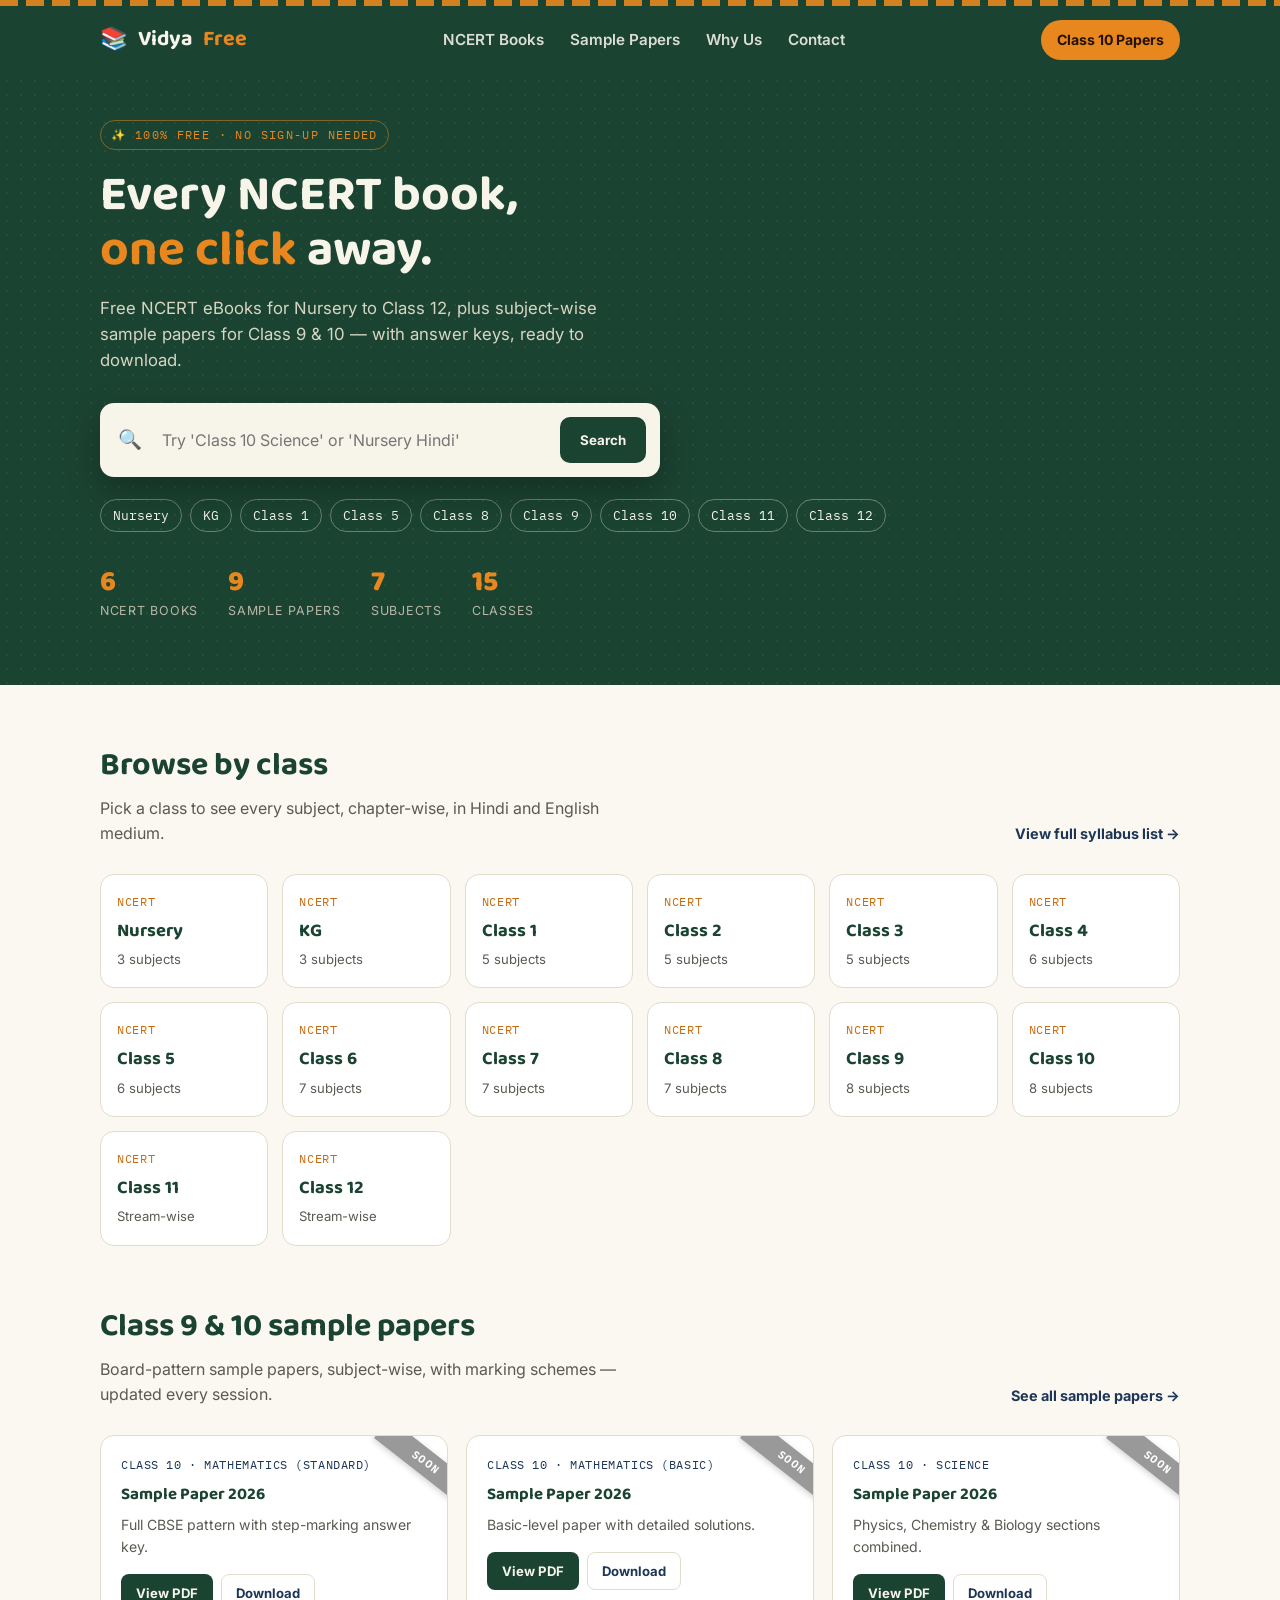
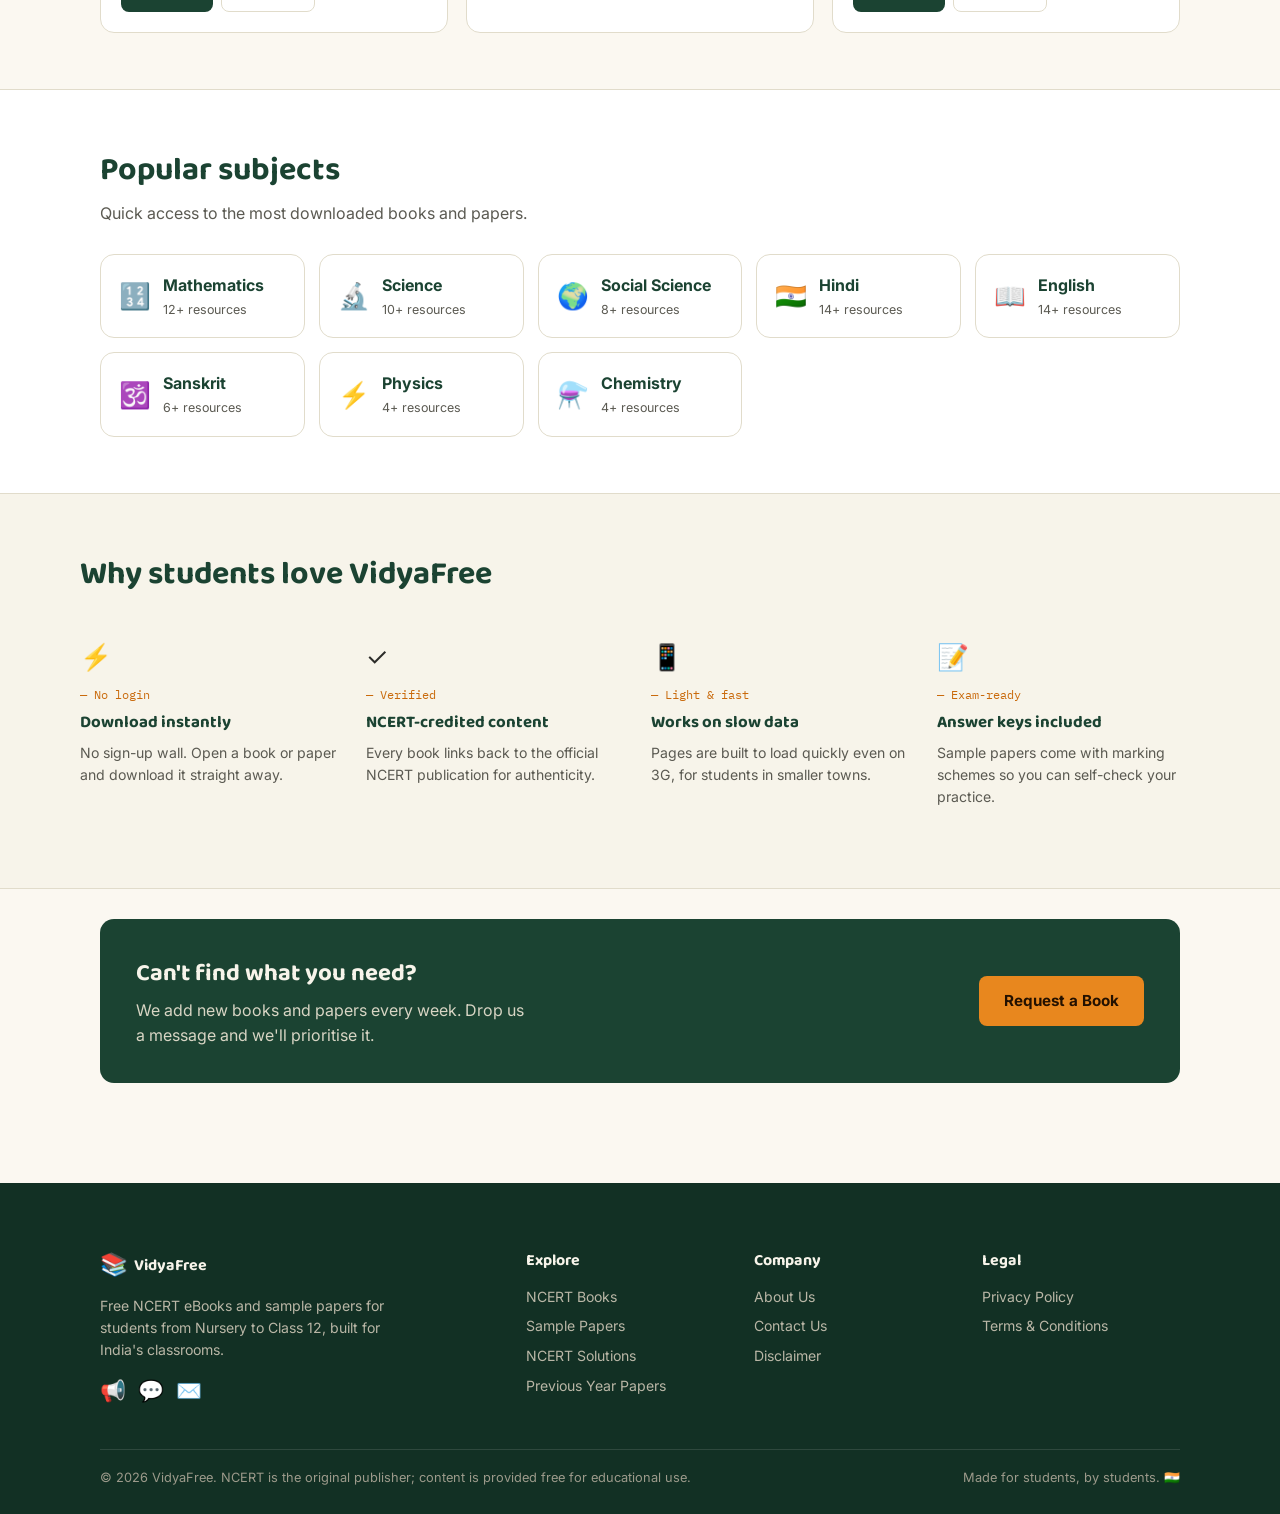
==== index.html @ 8df3e96d "Add files via upload" ====
<!doctype html>
<html lang="en">
<head>
<meta charset="UTF-8">
<meta name="viewport" content="width=device-width, initial-scale=1">
<title>VidyaFree — Free NCERT Books & Sample Papers (Nursery to Class 12)</title>
<meta name="description" content="Download free NCERT eBooks for Nursery to Class 12, plus Class 9 & 10 sample papers with answer keys. No login required.">
<link rel="preconnect" href="https://fonts.googleapis.com">
<link href="https://fonts.googleapis.com/css2?family=Baloo+2:wght@600;700;800&family=Inter:wght@400;500;600;700&family=IBM+Plex+Mono:wght@500&display=swap" rel="stylesheet">
<link rel="stylesheet" href="style.css">
</head>
<body>

<header class="site">
  <div class="chalk-rule"></div>
  <nav class="nav">
    <a href="index.html" class="brand"><span class="brand-icon">📚</span><span>Vidya</span><span class="dot">Free</span></a>
    <div class="nav-links">
      <a href="index.html#classes">NCERT Books</a>
      <a href="sample-papers.html">Sample Papers</a>
      <a href="index.html#why">Why Us</a>
      <a href="index.html#footer">Contact</a>
    </div>
    <div class="nav-actions">
      <a href="sample-papers.html" class="nav-cta">Class 10 Papers</a>
      <button class="menu-btn" id="menuBtn" aria-label="Open menu" aria-expanded="false">☰</button>
    </div>
  </nav>
  <div id="mobileMenu" style="display:none;">
    <a href="index.html#classes">NCERT Books</a>
    <a href="sample-papers.html">Sample Papers</a>
    <a href="index.html#why">Why Us</a>
    <a href="index.html#footer">Contact</a>
  </div>
</header>

<section class="hero">
  <div class="wrap hero-inner">
    <span class="eyebrow">✨ 100% Free · No Sign-up Needed</span>
    <h1>Every NCERT book, <span class="hl">one click</span> away.</h1>
    <p class="lead">Free NCERT eBooks for Nursery to Class 12, plus subject-wise sample papers for Class 9 & 10 — with answer keys, ready to download.</p>

    <form class="search-card" id="heroSearchForm">
      <span class="search-icon">🔍</span>
      <input type="text" placeholder="Try 'Class 10 Science' or 'Nursery Hindi'" id="searchInput" aria-label="Search books or papers" autocomplete="off">
      <button type="submit">Search</button>
    </form>
    <div class="search-suggestions" id="searchSuggestions"></div>

    <div class="class-chips">
      <a href="class.html?c=nursery">Nursery</a>
      <a href="class.html?c=kg">KG</a>
      <a href="class.html?c=1">Class 1</a>
      <a href="class.html?c=5">Class 5</a>
      <a href="class.html?c=8">Class 8</a>
      <a href="sample-papers.html?filter=9">Class 9</a>
      <a href="sample-papers.html?filter=10">Class 10</a>
      <a href="class.html?c=11">Class 11</a>
      <a href="class.html?c=12">Class 12</a>
    </div>

    <div class="hero-stats">
      <div class="stat"><span class="stat-num" id="statBooks">0</span><span class="stat-label">NCERT Books</span></div>
      <div class="stat"><span class="stat-num" id="statPapers">0</span><span class="stat-label">Sample Papers</span></div>
      <div class="stat"><span class="stat-num" id="statSubjects">0</span><span class="stat-label">Subjects</span></div>
      <div class="stat"><span class="stat-num">15</span><span class="stat-label">Classes</span></div>
    </div>
  </div>
  <div class="hero-pattern"></div>
</section>

<main>
  <section class="section" id="classes">
    <div class="wrap">
      <div class="section-head">
        <div>
          <h2>Browse by class</h2>
          <p>Pick a class to see every subject, chapter-wise, in Hindi and English medium.</p>
        </div>
        <a href="#" class="view-all" onclick="alert('Coming soon: Full syllabus list!')">View full syllabus list →</a>
      </div>
      <div class="class-grid" id="classGrid"></div>
    </div>
  </section>

  <section class="section" style="padding-top:0;">
    <div class="wrap">
      <div class="section-head">
        <div>
          <h2>Class 9 & 10 sample papers</h2>
          <p>Board-pattern sample papers, subject-wise, with marking schemes — updated every session.</p>
        </div>
        <a href="sample-papers.html" class="view-all">See all sample papers →</a>
      </div>
      <div class="paper-grid" id="homePaperGrid"></div>
    </div>
  </section>

  <section class="section subjects-strip">
    <div class="wrap">
      <div class="section-head">
        <div>
          <h2>Popular subjects</h2>
          <p>Quick access to the most downloaded books and papers.</p>
        </div>
      </div>
      <div class="subject-grid" id="subjectGrid"></div>
    </div>
  </section>

  <section class="why" id="why">
    <div class="wrap section">
      <div class="section-head">
        <div><h2>Why students love VidyaFree</h2></div>
      </div>
      <div class="why-grid">
        <div class="why-item">
          <div class="why-icon">⚡</div>
          <div class="num">— No login</div>
          <h3>Download instantly</h3>
          <p>No sign-up wall. Open a book or paper and download it straight away.</p>
        </div>
        <div class="why-item">
          <div class="why-icon">✓</div>
          <div class="num">— Verified</div>
          <h3>NCERT-credited content</h3>
          <p>Every book links back to the official NCERT publication for authenticity.</p>
        </div>
        <div class="why-item">
          <div class="why-icon">📱</div>
          <div class="num">— Light & fast</div>
          <h3>Works on slow data</h3>
          <p>Pages are built to load quickly even on 3G, for students in smaller towns.</p>
        </div>
        <div class="why-item">
          <div class="why-icon">📝</div>
          <div class="num">— Exam-ready</div>
          <h3>Answer keys included</h3>
          <p>Sample papers come with marking schemes so you can self-check your practice.</p>
        </div>
      </div>
    </div>
  </section>

  <section class="section cta-section">
    <div class="wrap">
      <div class="cta-box">
        <div class="cta-content">
          <h2>Can't find what you need?</h2>
          <p>We add new books and papers every week. Drop us a message and we'll prioritise it.</p>
        </div>
        <a href="mailto:hello@vidyafree.in" class="btn btn-cta">Request a Book</a>
      </div>
    </div>
  </section>
</main>

<footer class="site" id="footer">
  <div class="wrap">
    <div class="footer-grid">
      <div>
        <h4><span class="brand-icon">📚</span> VidyaFree</h4>
        <p style="color:#B9B6A6; font-size:.88rem; max-width:32ch; margin-top:10px;">Free NCERT eBooks and sample papers for students from Nursery to Class 12, built for India's classrooms.</p>
        <div class="social-links">
          <a href="#" aria-label="Telegram">📢</a>
          <a href="#" aria-label="WhatsApp">💬</a>
          <a href="#" aria-label="Email">✉️</a>
        </div>
      </div>
      <div>
        <h4>Explore</h4>
        <a href="index.html#classes">NCERT Books</a>
        <a href="sample-papers.html">Sample Papers</a>
        <a href="#" onclick="alert('Coming soon!')">NCERT Solutions</a>
        <a href="#" onclick="alert('Coming soon!')">Previous Year Papers</a>
      </div>
      <div>
        <h4>Company</h4>
        <a href="#" onclick="alert('Coming soon!')">About Us</a>
        <a href="mailto:hello@vidyafree.in">Contact Us</a>
        <a href="#" onclick="alert('Coming soon!')">Disclaimer</a>
      </div>
      <div>
        <h4>Legal</h4>
        <a href="#" onclick="alert('Coming soon!')">Privacy Policy</a>
        <a href="#" onclick="alert('Coming soon!')">Terms & Conditions</a>
      </div>
    </div>
    <div class="footer-bottom">
      <span>© 2026 VidyaFree. NCERT is the original publisher; content is provided free for educational use.</span>
      <span>Made for students, by students. 🇮🇳</span>
    </div>
  </div>
</footer>

<script src="script.js"></script>
</body>
</html>
---- style.css ----
/* ==========================================================
   VIDYA FREE — Public Site Styles
   ========================================================== */
:root {
  --board:      #1B4332;
  --board-dark: #123024;
  --chalk:      #F7F4EA;
  --paper:      #FBF8F1;
  --ink:        #1D3557;
  --marigold:   #E8871E;
  --marigold-dk:#C96A0C;
  --marigold-lt:#FFF3E0;
  --text:       #2B2B28;
  --text-soft:  #5B5A52;
  --line:       #E1DCCB;
  --radius:     14px;
  --radius-sm:  10px;
  --shadow:     0 4px 20px rgba(27,67,50,.10);
  --shadow-lg:  0 14px 40px rgba(0,0,0,.15);
  --display: "Baloo 2", "Segoe UI", sans-serif;
  --body: "Inter", "Segoe UI", sans-serif;
  --mono: "IBM Plex Mono", monospace;
}

* { box-sizing: border-box; }
html { scroll-behavior: smooth; }
body {
  margin: 0;
  background: var(--paper);
  color: var(--text);
  font-family: var(--body);
  line-height: 1.55;
  -webkit-font-smoothing: antialiased;
}
img { max-width: 100%; display: block; }
a { color: inherit; text-decoration: none; }
h1, h2, h3 { font-family: var(--display); margin: 0; color: var(--board); }
button { font-family: inherit; cursor: pointer; }
:focus-visible { outline: 3px solid var(--marigold); outline-offset: 2px; }

.wrap { max-width: 1120px; margin: 0 auto; padding: 0 20px; }

.chalk-rule {
  height: 6px;
  background-image: repeating-linear-gradient(90deg, var(--marigold) 0 18px, transparent 18px 26px);
  opacity: .9;
}

/* ---------- header ---------- */
header.site {
  background: var(--board);
  color: var(--chalk);
  position: sticky;
  top: 0;
  z-index: 50;
}
.nav {
  display: flex;
  align-items: center;
  justify-content: space-between;
  padding: 14px 20px;
  max-width: 1120px;
  margin: 0 auto;
}
.brand {
  display: flex;
  align-items: center;
  gap: 10px;
  font-family: var(--display);
  font-weight: 700;
  font-size: 1.35rem;
  color: var(--chalk);
}
.brand .dot { color: var(--marigold); }
.brand-icon { font-size: 1.4rem; }
.nav-links {
  display: flex;
  gap: 26px;
  font-size: .95rem;
  font-weight: 600;
}
.nav-links a { opacity: .88; transition: opacity .15s; }
.nav-links a:hover { opacity: 1; color: var(--marigold); }
.nav-actions { display: flex; align-items: center; gap: 12px; }
.nav-cta {
  background: var(--marigold);
  color: #241100;
  padding: 9px 16px;
  border-radius: 999px;
  font-weight: 700;
  font-size: .88rem;
  border: none;
  transition: transform .15s, box-shadow .15s;
}
.nav-cta:hover { transform: translateY(-1px); box-shadow: 0 4px 12px rgba(232,135,30,.35); }
.menu-btn {
  display: none;
  background: none;
  border: 1px solid rgba(247,244,234,.4);
  color: var(--chalk);
  border-radius: 8px;
  padding: 7px 10px;
  font-size: 1.1rem;
}

#mobileMenu {
  display: none;
  background: var(--board-dark);
  padding: 14px 20px 20px;
}
#mobileMenu a {
  display: block;
  color: #F7F4EA;
  padding: 10px 0;
  font-weight: 600;
  border-bottom: 1px solid rgba(247,244,234,.08);
}

/* ---------- hero ---------- */
.hero {
  background: var(--board);
  color: var(--chalk);
  padding: 46px 0 64px;
  position: relative;
  overflow: hidden;
}
.hero-pattern {
  position: absolute;
  inset: 0;
  background-image: radial-gradient(rgba(247,244,234,.06) 1px, transparent 1px);
  background-size: 14px 14px;
  pointer-events: none;
}
.hero-inner { position: relative; z-index: 1; }
.eyebrow {
  display: inline-block;
  font-family: var(--mono);
  font-size: .72rem;
  letter-spacing: .12em;
  text-transform: uppercase;
  color: var(--marigold);
  border: 1px solid rgba(232,135,30,.5);
  padding: 5px 10px;
  border-radius: 999px;
  margin-bottom: 18px;
}
.hero h1 {
  font-size: clamp(2rem, 5.5vw, 3.1rem);
  color: var(--chalk);
  line-height: 1.12;
  max-width: 15ch;
}
.hero h1 .hl { color: var(--marigold); }
.hero p.lead {
  font-size: 1.05rem;
  color: #D8D5C4;
  max-width: 46ch;
  margin-top: 16px;
}

.search-card {
  margin-top: 30px;
  background: var(--chalk);
  border-radius: var(--radius);
  padding: 14px;
  display: flex;
  gap: 10px;
  max-width: 560px;
  box-shadow: 0 14px 34px rgba(0,0,0,.28);
  position: relative;
}
.search-card .search-icon { font-size: 1.2rem; padding: 8px 4px; }
.search-card input {
  flex: 1;
  border: none;
  background: transparent;
  font-size: 1rem;
  font-family: var(--body);
  color: var(--text);
  padding: 8px 6px;
}
.search-card input:focus { outline: none; }
.search-card button {
  background: var(--board);
  color: var(--chalk);
  border: none;
  border-radius: 10px;
  padding: 10px 20px;
  font-weight: 700;
  transition: background .15s;
}
.search-card button:hover { background: var(--board-dark); }

.search-suggestions {
  position: absolute;
  top: calc(100% + 8px);
  left: 0;
  right: 0;
  background: #fff;
  border-radius: var(--radius-sm);
  box-shadow: var(--shadow-lg);
  max-height: 280px;
  overflow-y: auto;
  z-index: 20;
  display: none;
}
.search-suggestions.active { display: block; }
.search-suggestion-item {
  padding: 12px 16px;
  border-bottom: 1px solid var(--line);
  cursor: pointer;
  display: flex;
  align-items: center;
  gap: 10px;
  transition: background .1s;
  text-decoration: none;
  color: inherit;
}
.search-suggestion-item:hover { background: var(--paper); }
.search-suggestion-item .sugg-type {
  font-family: var(--mono);
  font-size: .65rem;
  text-transform: uppercase;
  background: var(--marigold-lt);
  color: var(--marigold-dk);
  padding: 2px 8px;
  border-radius: 999px;
}
.search-suggestion-item .sugg-title { font-weight: 600; font-size: .9rem; }
.search-suggestion-item .sugg-meta { font-size: .78rem; color: var(--text-soft); }

.class-chips {
  display: flex;
  flex-wrap: wrap;
  gap: 8px;
  margin-top: 22px;
}
.class-chips a {
  font-family: var(--mono);
  font-size: .8rem;
  border: 1px solid rgba(247,244,234,.35);
  color: var(--chalk);
  padding: 6px 12px;
  border-radius: 999px;
  transition: background .15s, border-color .15s, transform .15s;
}
.class-chips a:hover { background: rgba(232,135,30,.18); border-color: var(--marigold); transform: translateY(-1px); }

.hero-stats {
  display: flex;
  gap: 30px;
  margin-top: 36px;
  flex-wrap: wrap;
}
.stat { display: flex; flex-direction: column; }
.stat-num {
  font-family: var(--display);
  font-size: 1.8rem;
  font-weight: 800;
  color: var(--marigold);
  line-height: 1;
}
.stat-label {
  font-size: .78rem;
  color: #B9B6A6;
  margin-top: 4px;
  text-transform: uppercase;
  letter-spacing: .06em;
}

/* ---------- sections ---------- */
.section { padding: 56px 0; }
.section-head { display: flex; align-items: flex-end; justify-content: space-between; gap: 20px; margin-bottom: 28px; flex-wrap: wrap; }
.section-head h2 { font-size: clamp(1.5rem, 3vw, 2rem); }
.section-head p { color: var(--text-soft); margin: 6px 0 0; max-width: 52ch; }
.section-head .view-all { font-weight: 700; color: var(--ink); font-size: .9rem; white-space: nowrap; transition: color .15s; }
.section-head .view-all:hover { color: var(--marigold); }

/* ---------- class grid ---------- */
.class-grid {
  display: grid;
  grid-template-columns: repeat(auto-fill, minmax(150px, 1fr));
  gap: 14px;
}
.class-card {
  background: #fff;
  border: 1px solid var(--line);
  border-radius: var(--radius);
  padding: 18px 16px;
  transition: transform .2s, box-shadow .2s, border-color .2s;
  text-decoration: none;
  color: inherit;
  display: block;
}
.class-card:hover { transform: translateY(-4px); box-shadow: 0 16px 32px rgba(27,67,50,.12); border-color: var(--board); }
.class-card .lvl { font-family: var(--mono); font-size: .72rem; color: var(--marigold-dk); text-transform: uppercase; letter-spacing: .06em; }
.class-card h3 { font-size: 1.15rem; margin-top: 6px; color: var(--board); }
.class-card .sub { color: var(--text-soft); font-size: .82rem; margin-top: 4px; }

/* ---------- subject grid ---------- */
.subject-grid {
  display: grid;
  grid-template-columns: repeat(auto-fill, minmax(200px, 1fr));
  gap: 14px;
}
.subject-card {
  background: #fff;
  border: 1px solid var(--line);
  border-radius: var(--radius);
  padding: 18px;
  display: flex;
  align-items: center;
  gap: 12px;
  transition: all .2s;
  text-decoration: none;
  color: inherit;
}
.subject-card:hover { transform: translateY(-3px); box-shadow: var(--shadow); border-color: var(--board); }
.subject-card .subj-icon { font-size: 1.6rem; }
.subject-card .subj-info h4 { font-size: 1rem; margin: 0; color: var(--board); }
.subject-card .subj-info p { font-size: .78rem; color: var(--text-soft); margin: 2px 0 0; }

/* subject detail */
.subject-detail-grid {
  display: grid;
  grid-template-columns: repeat(auto-fill, minmax(280px, 1fr));
  gap: 16px;
}
.subject-detail-card {
  background: #fff;
  border: 1px solid var(--line);
  border-radius: var(--radius);
  padding: 20px;
  transition: all .2s;
}
.subject-detail-card:hover { box-shadow: var(--shadow); border-color: var(--board); }
.subject-detail-card h4 { font-size: 1.1rem; color: var(--board); margin: 0 0 8px; }
.subject-detail-card p { font-size: .85rem; color: var(--text-soft); margin: 0 0 14px; }
.subject-detail-card .chapters { display: flex; flex-wrap: wrap; gap: 6px; }
.subject-detail-card .chapter-tag {
  font-size: .75rem;
  background: var(--paper);
  border: 1px solid var(--line);
  padding: 4px 10px;
  border-radius: 6px;
  color: var(--text-soft);
}

/* ---------- paper cards ---------- */
.paper-grid {
  display: grid;
  grid-template-columns: repeat(auto-fill, minmax(280px, 1fr));
  gap: 18px;
}
.paper-card {
  position: relative;
  background: #fff;
  border: 1px solid var(--line);
  border-radius: var(--radius);
  padding: 20px;
  overflow: hidden;
  transition: transform .2s, box-shadow .2s;
}
.paper-card:hover { transform: translateY(-3px); box-shadow: var(--shadow); }
.paper-card .stamp {
  position: absolute;
  top: 14px;
  right: -34px;
  transform: rotate(38deg);
  background: var(--marigold);
  color: #2a1400;
  font-family: var(--mono);
  font-weight: 700;
  font-size: .68rem;
  letter-spacing: .08em;
  padding: 4px 40px;
  box-shadow: 0 2px 6px rgba(0,0,0,.18);
}
.paper-card .stamp.soon { background: #999; color: #fff; }
.paper-card .meta { font-family: var(--mono); font-size: .72rem; color: var(--ink); text-transform: uppercase; letter-spacing: .05em; }
.paper-card h3 { font-size: 1.05rem; margin-top: 8px; padding-right: 40px; color: var(--board); }
.paper-card .desc { color: var(--text-soft); font-size: .88rem; margin-top: 6px; }
.paper-actions { display: flex; gap: 8px; margin-top: 16px; }

.paper-toolbar {
  display: flex;
  justify-content: space-between;
  align-items: center;
  gap: 16px;
  margin-bottom: 26px;
  flex-wrap: wrap;
}
.paper-filters { display: flex; gap: 8px; flex-wrap: wrap; }
.paper-search {
  display: flex;
  align-items: center;
  gap: 8px;
  background: #fff;
  border: 1px solid var(--line);
  border-radius: var(--radius-sm);
  padding: 8px 14px;
  min-width: 240px;
}
.paper-search input {
  border: none;
  background: transparent;
  font-size: .9rem;
  flex: 1;
  outline: none;
}
.search-icon-small { font-size: .9rem; opacity: .5; }

/* ---------- buttons ---------- */
.btn {
  display: inline-flex;
  align-items: center;
  justify-content: center;
  gap: 6px;
  font-size: .82rem;
  font-weight: 700;
  padding: 8px 14px;
  border-radius: 8px;
  border: 1px solid transparent;
  transition: all .15s;
  text-decoration: none;
  cursor: pointer;
}
.btn-primary { background: var(--board); color: var(--chalk); }
.btn-primary:hover { background: var(--board-dark); transform: translateY(-1px); }
.btn-ghost { border-color: var(--line); color: var(--ink); background: #fff; }
.btn-ghost:hover { border-color: var(--ink); background: var(--paper); }
.btn-cta { background: var(--marigold); color: #241100; padding: 12px 24px; font-size: .95rem; }
.btn-cta:hover { background: var(--marigold-dk); color: #fff; }

/* ---------- why-us ---------- */
.why { background: var(--chalk); border-top: 1px solid var(--line); border-bottom: 1px solid var(--line); }
.why-grid { display: grid; grid-template-columns: repeat(auto-fit, minmax(210px, 1fr)); gap: 22px; }
.why-item { padding: 10px 0; }
.why-icon { font-size: 1.6rem; margin-bottom: 8px; }
.why-item .num { font-family: var(--mono); color: var(--marigold-dk); font-size: .78rem; }
.why-item h3 { font-size: 1.05rem; margin-top: 6px; }
.why-item p { color: var(--text-soft); font-size: .88rem; margin-top: 6px; }

/* ---------- CTA ---------- */
.cta-section { padding: 30px 0 60px; }
.cta-box {
  background: var(--board);
  color: var(--chalk);
  border-radius: var(--radius);
  padding: 36px;
  display: flex;
  justify-content: space-between;
  align-items: center;
  gap: 24px;
  flex-wrap: wrap;
}
.cta-box h2 { color: var(--chalk); font-size: 1.5rem; }
.cta-box p { color: #D8D5C4; margin: 6px 0 0; max-width: 40ch; }

.subjects-strip { background: #fff; border-top: 1px solid var(--line); }

.empty-state { text-align: center; padding: 50px 20px; }
.empty-icon { font-size: 3rem; margin-bottom: 12px; opacity: .6; }
.empty-state h3 { color: var(--text-soft); font-size: 1.1rem; }
.empty-state p { color: var(--text-soft); font-size: .88rem; }

/* ---------- footer ---------- */
footer.site { background: var(--board-dark); color: #C9C6B6; padding: 44px 0 26px; margin-top: 40px; }
.footer-grid { display: grid; grid-template-columns: 2fr 1fr 1fr 1fr; gap: 30px; }
.footer-grid h4 { color: var(--chalk); font-family: var(--display); font-size: 1rem; margin-bottom: 12px; display: flex; align-items: center; gap: 6px; }
.footer-grid a { display: block; color: #B9B6A6; font-size: .88rem; margin-bottom: 8px; transition: color .15s; }
.footer-grid a:hover { color: var(--marigold); }
.footer-bottom {
  margin-top: 34px;
  padding-top: 18px;
  border-top: 1px solid rgba(247,244,234,.12);
  font-size: .8rem;
  color: #9C9A8B;
  display: flex;
  justify-content: space-between;
  flex-wrap: wrap;
  gap: 8px;
}
.social-links { display: flex; gap: 12px; margin-top: 14px; }
.social-links a { font-size: 1.3rem; transition: transform .15s; }
.social-links a:hover { transform: scale(1.15); }

/* ---------- responsive ---------- */
@media (max-width: 760px) {
  .nav-links { display: none; }
  .menu-btn { display: inline-flex; }
  .nav-cta { display: none; }
  .footer-grid { grid-template-columns: 1fr 1fr; }
  .hero-stats { gap: 20px; }
  .paper-toolbar { flex-direction: column; align-items: stretch; }
  .paper-search { min-width: auto; }
  .cta-box { flex-direction: column; text-align: center; }
}

@media (max-width: 480px) {
  .search-card { flex-direction: column; }
  .search-card button { width: 100%; }
  .footer-grid { grid-template-columns: 1fr; }
}

@media (prefers-reduced-motion: reduce) {
  html { scroll-behavior: auto; }
  .class-card, .nav-links a, .subject-card, .paper-card, .btn { transition: none; }
}
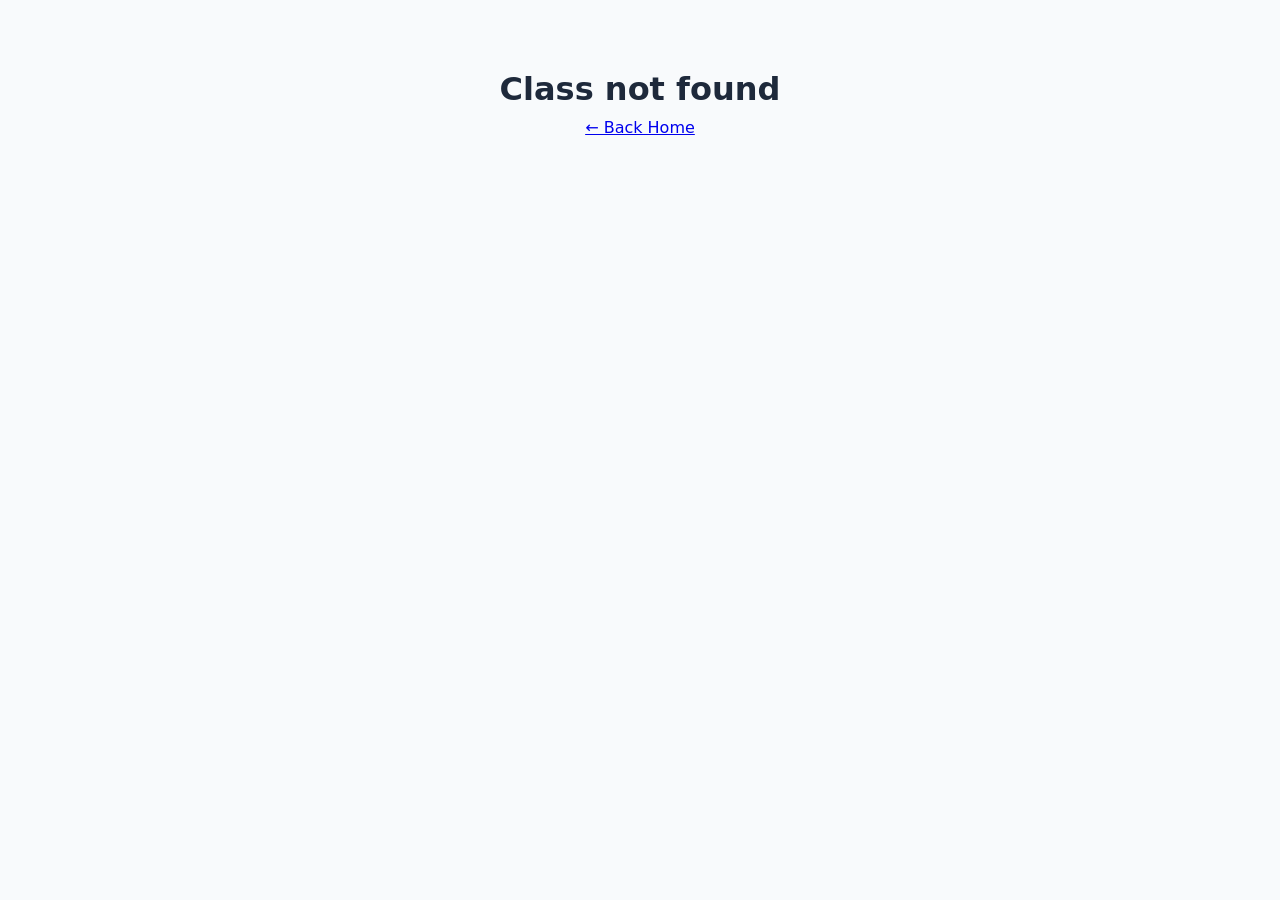
==== commit 1c78bc87: "Add files via upload" ====
--- a/index.html
+++ b/index.html
@@ -1,198 +1,82 @@
-<!doctype html>
+<!DOCTYPE html>
 <html lang="en">
 <head>
-<meta charset="UTF-8">
-<meta name="viewport" content="width=device-width, initial-scale=1">
-<title>VidyaFree — Free NCERT Books & Sample Papers (Nursery to Class 12)</title>
-<meta name="description" content="Download free NCERT eBooks for Nursery to Class 12, plus Class 9 & 10 sample papers with answer keys. No login required.">
-<link rel="preconnect" href="https://fonts.googleapis.com">
-<link href="https://fonts.googleapis.com/css2?family=Baloo+2:wght@600;700;800&family=Inter:wght@400;500;600;700&family=IBM+Plex+Mono:wght@500&display=swap" rel="stylesheet">
-<link rel="stylesheet" href="style.css">
+  <meta charset="UTF-8">
+  <meta name="viewport" content="width=device-width, initial-scale=1.0">
+  <title>VidyaFree - Free Study Materials for Classes 6-12</title>
+  <link rel="stylesheet" href="style.css">
+  <link rel="icon" href="data:image/svg+xml,<svg xmlns='http://www.w3.org/2000/svg' viewBox='0 0 100 100'><text y='.9em' font-size='90'>📚</text></svg>">
 </head>
 <body>
-
-<header class="site">
-  <div class="chalk-rule"></div>
-  <nav class="nav">
-    <a href="index.html" class="brand"><span class="brand-icon">📚</span><span>Vidya</span><span class="dot">Free</span></a>
-    <div class="nav-links">
-      <a href="index.html#classes">NCERT Books</a>
-      <a href="sample-papers.html">Sample Papers</a>
-      <a href="index.html#why">Why Us</a>
-      <a href="index.html#footer">Contact</a>
-    </div>
-    <div class="nav-actions">
-      <a href="sample-papers.html" class="nav-cta">Class 10 Papers</a>
-      <button class="menu-btn" id="menuBtn" aria-label="Open menu" aria-expanded="false">☰</button>
+  <nav class="navbar">
+    <div class="nav-inner">
+      <a href="index.html" class="logo"><span class="logo-icon">📚</span> VidyaFree</a>
+      <div class="hamburger" onclick="toggleNav()">☰</div>
+      <ul class="nav-links">
+        <li><a href="index.html" class="active">Home</a></li>
+        <li><a href="sample-papers.html">Sample Papers</a></li>
+        <li><a href="sample-papers.html">NCERT Books</a></li>
+        <li><a href="sample-papers.html">eBooks</a></li>
+      </ul>
     </div>
   </nav>
-  <div id="mobileMenu" style="display:none;">
-    <a href="index.html#classes">NCERT Books</a>
-    <a href="sample-papers.html">Sample Papers</a>
-    <a href="index.html#why">Why Us</a>
-    <a href="index.html#footer">Contact</a>
-  </div>
-</header>
 
-<section class="hero">
-  <div class="wrap hero-inner">
-    <span class="eyebrow">✨ 100% Free · No Sign-up Needed</span>
-    <h1>Every NCERT book, <span class="hl">one click</span> away.</h1>
-    <p class="lead">Free NCERT eBooks for Nursery to Class 12, plus subject-wise sample papers for Class 9 & 10 — with answer keys, ready to download.</p>
-
-    <form class="search-card" id="heroSearchForm">
+  <section class="hero">
+    <h1>Free Study Materials<br>for Every Student</h1>
+    <p>Access NCERT books, sample papers, and eBooks for Classes 6-12. No sign-up required.</p>
+    <div class="search-box">
       <span class="search-icon">🔍</span>
-      <input type="text" placeholder="Try 'Class 10 Science' or 'Nursery Hindi'" id="searchInput" aria-label="Search books or papers" autocomplete="off">
-      <button type="submit">Search</button>
-    </form>
-    <div class="search-suggestions" id="searchSuggestions"></div>
-
-    <div class="class-chips">
-      <a href="class.html?c=nursery">Nursery</a>
-      <a href="class.html?c=kg">KG</a>
-      <a href="class.html?c=1">Class 1</a>
-      <a href="class.html?c=5">Class 5</a>
-      <a href="class.html?c=8">Class 8</a>
-      <a href="sample-papers.html?filter=9">Class 9</a>
-      <a href="sample-papers.html?filter=10">Class 10</a>
-      <a href="class.html?c=11">Class 11</a>
-      <a href="class.html?c=12">Class 12</a>
+      <input type="text" id="searchInput" placeholder="Search books, papers, subjects..." autocomplete="off">
+      <div class="search-suggestions" id="searchSuggestions"></div>
     </div>
-
-    <div class="hero-stats">
-      <div class="stat"><span class="stat-num" id="statBooks">0</span><span class="stat-label">NCERT Books</span></div>
-      <div class="stat"><span class="stat-num" id="statPapers">0</span><span class="stat-label">Sample Papers</span></div>
-      <div class="stat"><span class="stat-num" id="statSubjects">0</span><span class="stat-label">Subjects</span></div>
-      <div class="stat"><span class="stat-num">15</span><span class="stat-label">Classes</span></div>
-    </div>
-  </div>
-  <div class="hero-pattern"></div>
-</section>
-
-<main>
-  <section class="section" id="classes">
-    <div class="wrap">
-      <div class="section-head">
-        <div>
-          <h2>Browse by class</h2>
-          <p>Pick a class to see every subject, chapter-wise, in Hindi and English medium.</p>
-        </div>
-        <a href="#" class="view-all" onclick="alert('Coming soon: Full syllabus list!')">View full syllabus list →</a>
+    <div class="stats-bar">
+      <div class="stat-card">
+        <div class="stat-number" data-count="500">0</div>
+        <div class="stat-label">Books & Papers</div>
       </div>
-      <div class="class-grid" id="classGrid"></div>
-    </div>
-  </section>
-
-  <section class="section" style="padding-top:0;">
-    <div class="wrap">
-      <div class="section-head">
-        <div>
-          <h2>Class 9 & 10 sample papers</h2>
-          <p>Board-pattern sample papers, subject-wise, with marking schemes — updated every session.</p>
-        </div>
-        <a href="sample-papers.html" class="view-all">See all sample papers →</a>
+      <div class="stat-card">
+        <div class="stat-number" data-count="12">0</div>
+        <div class="stat-label">Subjects Covered</div>
       </div>
-      <div class="paper-grid" id="homePaperGrid"></div>
-    </div>
-  </section>
-
-  <section class="section subjects-strip">
-    <div class="wrap">
-      <div class="section-head">
-        <div>
-          <h2>Popular subjects</h2>
-          <p>Quick access to the most downloaded books and papers.</p>
-        </div>
-      </div>
-      <div class="subject-grid" id="subjectGrid"></div>
-    </div>
-  </section>
-
-  <section class="why" id="why">
-    <div class="wrap section">
-      <div class="section-head">
-        <div><h2>Why students love VidyaFree</h2></div>
-      </div>
-      <div class="why-grid">
-        <div class="why-item">
-          <div class="why-icon">⚡</div>
-          <div class="num">— No login</div>
-          <h3>Download instantly</h3>
-          <p>No sign-up wall. Open a book or paper and download it straight away.</p>
-        </div>
-        <div class="why-item">
-          <div class="why-icon">✓</div>
-          <div class="num">— Verified</div>
-          <h3>NCERT-credited content</h3>
-          <p>Every book links back to the official NCERT publication for authenticity.</p>
-        </div>
-        <div class="why-item">
-          <div class="why-icon">📱</div>
-          <div class="num">— Light & fast</div>
-          <h3>Works on slow data</h3>
-          <p>Pages are built to load quickly even on 3G, for students in smaller towns.</p>
-        </div>
-        <div class="why-item">
-          <div class="why-icon">📝</div>
-          <div class="num">— Exam-ready</div>
-          <h3>Answer keys included</h3>
-          <p>Sample papers come with marking schemes so you can self-check your practice.</p>
-        </div>
+      <div class="stat-card">
+        <div class="stat-number" data-count="7">0</div>
+        <div class="stat-label">Classes (6-12)</div>
       </div>
     </div>
   </section>
 
-  <section class="section cta-section">
-    <div class="wrap">
-      <div class="cta-box">
-        <div class="cta-content">
-          <h2>Can't find what you need?</h2>
-          <p>We add new books and papers every week. Drop us a message and we'll prioritise it.</p>
-        </div>
-        <a href="mailto:hello@vidyafree.in" class="btn btn-cta">Request a Book</a>
+  <section class="section">
+    <h2 class="section-title">Browse by Class</h2>
+    <p class="section-subtitle">Select your class to find relevant study materials</p>
+    <div class="class-grid" id="classGrid"></div>
+  </section>
+
+  <section class="section" style="background: linear-gradient(135deg, #f0f9ff, #f5f3ff); border-radius: 24px; margin: 2rem auto;">
+    <h2 class="section-title">Popular Subjects</h2>
+    <p class="section-subtitle">Quick access to your favorite subjects</p>
+    <div class="subject-grid" id="subjectGrid"></div>
+  </section>
+
+  <section class="section" style="text-align: center;">
+    <h2 class="section-title">Ready to Start Learning?</h2>
+    <p class="section-subtitle">All resources are free and accessible instantly</p>
+    <a href="sample-papers.html" class="btn btn-primary" style="font-size: 1.1rem; padding: 1rem 2rem;">Browse All Resources →</a>
+  </section>
+
+  <footer class="footer">
+    <div class="footer-content">
+      <h3>📚 VidyaFree</h3>
+      <p>Empowering students with free, quality education resources since 2024.</p>
+      <div class="footer-links">
+        <a href="index.html">Home</a>
+        <a href="sample-papers.html">Resources</a>
+        <a href="#">About</a>
+        <a href="#">Contact</a>
       </div>
+      <div class="footer-bottom">© 2024 VidyaFree. Made with ❤️ for students everywhere.</div>
     </div>
-  </section>
-</main>
+  </footer>
 
-<footer class="site" id="footer">
-  <div class="wrap">
-    <div class="footer-grid">
-      <div>
-        <h4><span class="brand-icon">📚</span> VidyaFree</h4>
-        <p style="color:#B9B6A6; font-size:.88rem; max-width:32ch; margin-top:10px;">Free NCERT eBooks and sample papers for students from Nursery to Class 12, built for India's classrooms.</p>
-        <div class="social-links">
-          <a href="#" aria-label="Telegram">📢</a>
-          <a href="#" aria-label="WhatsApp">💬</a>
-          <a href="#" aria-label="Email">✉️</a>
-        </div>
-      </div>
-      <div>
-        <h4>Explore</h4>
-        <a href="index.html#classes">NCERT Books</a>
-        <a href="sample-papers.html">Sample Papers</a>
-        <a href="#" onclick="alert('Coming soon!')">NCERT Solutions</a>
-        <a href="#" onclick="alert('Coming soon!')">Previous Year Papers</a>
-      </div>
-      <div>
-        <h4>Company</h4>
-        <a href="#" onclick="alert('Coming soon!')">About Us</a>
-        <a href="mailto:hello@vidyafree.in">Contact Us</a>
-        <a href="#" onclick="alert('Coming soon!')">Disclaimer</a>
-      </div>
-      <div>
-        <h4>Legal</h4>
-        <a href="#" onclick="alert('Coming soon!')">Privacy Policy</a>
-        <a href="#" onclick="alert('Coming soon!')">Terms & Conditions</a>
-      </div>
-    </div>
-    <div class="footer-bottom">
-      <span>© 2026 VidyaFree. NCERT is the original publisher; content is provided free for educational use.</span>
-      <span>Made for students, by students. 🇮🇳</span>
-    </div>
-  </div>
-</footer>
-
-<script src="script.js"></script>
+  <script src="script.js"></script>
 </body>
 </html>
--- a/style.css
+++ b/style.css
@@ -1,509 +1,244 @@
-/* ==========================================================
-   VIDYA FREE — Public Site Styles
-   ========================================================== */
+
 :root {
-  --board:      #1B4332;
-  --board-dark: #123024;
-  --chalk:      #F7F4EA;
-  --paper:      #FBF8F1;
-  --ink:        #1D3557;
-  --marigold:   #E8871E;
-  --marigold-dk:#C96A0C;
-  --marigold-lt:#FFF3E0;
-  --text:       #2B2B28;
-  --text-soft:  #5B5A52;
-  --line:       #E1DCCB;
-  --radius:     14px;
-  --radius-sm:  10px;
-  --shadow:     0 4px 20px rgba(27,67,50,.10);
-  --shadow-lg:  0 14px 40px rgba(0,0,0,.15);
-  --display: "Baloo 2", "Segoe UI", sans-serif;
-  --body: "Inter", "Segoe UI", sans-serif;
-  --mono: "IBM Plex Mono", monospace;
-}
-
-* { box-sizing: border-box; }
+  --primary: #4f46e5; --primary-dark: #4338ca; --secondary: #06b6d4;
+  --accent: #f59e0b; --success: #10b981; --danger: #ef4444;
+  --dark: #1e293b; --gray: #64748b; --light: #f8fafc; --white: #ffffff;
+  --shadow: 0 4px 6px -1px rgba(0,0,0,0.1), 0 2px 4px -2px rgba(0,0,0,0.1);
+  --shadow-lg: 0 10px 15px -3px rgba(0,0,0,0.1), 0 4px 6px -4px rgba(0,0,0,0.1);
+  --radius: 12px; --radius-sm: 8px; --transition: all 0.3s cubic-bezier(0.4, 0, 0.2, 1);
+}
+* { margin: 0; padding: 0; box-sizing: border-box; }
 html { scroll-behavior: smooth; }
 body {
-  margin: 0;
-  background: var(--paper);
-  color: var(--text);
-  font-family: var(--body);
-  line-height: 1.55;
-  -webkit-font-smoothing: antialiased;
-}
-img { max-width: 100%; display: block; }
-a { color: inherit; text-decoration: none; }
-h1, h2, h3 { font-family: var(--display); margin: 0; color: var(--board); }
-button { font-family: inherit; cursor: pointer; }
-:focus-visible { outline: 3px solid var(--marigold); outline-offset: 2px; }
-
-.wrap { max-width: 1120px; margin: 0 auto; padding: 0 20px; }
-
-.chalk-rule {
-  height: 6px;
-  background-image: repeating-linear-gradient(90deg, var(--marigold) 0 18px, transparent 18px 26px);
-  opacity: .9;
-}
-
-/* ---------- header ---------- */
-header.site {
-  background: var(--board);
-  color: var(--chalk);
-  position: sticky;
-  top: 0;
-  z-index: 50;
-}
-.nav {
-  display: flex;
-  align-items: center;
-  justify-content: space-between;
-  padding: 14px 20px;
-  max-width: 1120px;
-  margin: 0 auto;
-}
-.brand {
-  display: flex;
-  align-items: center;
-  gap: 10px;
-  font-family: var(--display);
-  font-weight: 700;
-  font-size: 1.35rem;
-  color: var(--chalk);
-}
-.brand .dot { color: var(--marigold); }
-.brand-icon { font-size: 1.4rem; }
-.nav-links {
-  display: flex;
-  gap: 26px;
-  font-size: .95rem;
-  font-weight: 600;
-}
-.nav-links a { opacity: .88; transition: opacity .15s; }
-.nav-links a:hover { opacity: 1; color: var(--marigold); }
-.nav-actions { display: flex; align-items: center; gap: 12px; }
-.nav-cta {
-  background: var(--marigold);
-  color: #241100;
-  padding: 9px 16px;
-  border-radius: 999px;
-  font-weight: 700;
-  font-size: .88rem;
-  border: none;
-  transition: transform .15s, box-shadow .15s;
-}
-.nav-cta:hover { transform: translateY(-1px); box-shadow: 0 4px 12px rgba(232,135,30,.35); }
-.menu-btn {
-  display: none;
-  background: none;
-  border: 1px solid rgba(247,244,234,.4);
-  color: var(--chalk);
-  border-radius: 8px;
-  padding: 7px 10px;
-  font-size: 1.1rem;
-}
-
-#mobileMenu {
-  display: none;
-  background: var(--board-dark);
-  padding: 14px 20px 20px;
-}
-#mobileMenu a {
-  display: block;
-  color: #F7F4EA;
-  padding: 10px 0;
-  font-weight: 600;
-  border-bottom: 1px solid rgba(247,244,234,.08);
-}
-
-/* ---------- hero ---------- */
+  font-family: 'Segoe UI', system-ui, -apple-system, sans-serif;
+  background: var(--light); color: var(--dark); line-height: 1.6;
+}
+
+/* Navbar */
+.navbar {
+  position: fixed; top: 0; left: 0; right: 0;
+  background: rgba(255,255,255,0.95); backdrop-filter: blur(12px);
+  border-bottom: 1px solid rgba(0,0,0,0.05); z-index: 1000; padding: 0 2rem;
+}
+.nav-inner {
+  max-width: 1200px; margin: 0 auto;
+  display: flex; align-items: center; justify-content: space-between; height: 64px;
+}
+.logo {
+  font-size: 1.5rem; font-weight: 800;
+  background: linear-gradient(135deg, var(--primary), var(--secondary));
+  -webkit-background-clip: text; -webkit-text-fill-color: transparent;
+  display: flex; align-items: center; gap: 0.5rem;
+}
+.logo-icon { font-size: 1.8rem; }
+.nav-links { display: flex; gap: 2rem; list-style: none; align-items: center; }
+.nav-links a {
+  text-decoration: none; color: var(--gray); font-weight: 500;
+  transition: var(--transition); position: relative;
+}
+.nav-links a:hover, .nav-links a.active { color: var(--primary); }
+.nav-links a::after {
+  content: ''; position: absolute; bottom: -4px; left: 0;
+  width: 0; height: 2px; background: var(--primary); transition: var(--transition);
+}
+.nav-links a:hover::after, .nav-links a.active::after { width: 100%; }
+.btn {
+  display: inline-flex; align-items: center; gap: 0.5rem;
+  padding: 0.6rem 1.4rem; border-radius: var(--radius-sm);
+  font-weight: 600; font-size: 0.9rem; cursor: pointer;
+  border: none; transition: var(--transition); text-decoration: none;
+}
+.btn-primary {
+  background: linear-gradient(135deg, var(--primary), var(--primary-dark));
+  color: white; box-shadow: 0 4px 14px rgba(79,70,229,0.3);
+}
+.btn-primary:hover { transform: translateY(-2px); box-shadow: 0 6px 20px rgba(79,70,229,0.4); }
+.btn-outline {
+  background: transparent; color: var(--primary); border: 2px solid var(--primary);
+}
+.btn-outline:hover { background: var(--primary); color: white; }
+
+/* Hero */
 .hero {
-  background: var(--board);
-  color: var(--chalk);
-  padding: 46px 0 64px;
-  position: relative;
-  overflow: hidden;
-}
-.hero-pattern {
-  position: absolute;
-  inset: 0;
-  background-image: radial-gradient(rgba(247,244,234,.06) 1px, transparent 1px);
-  background-size: 14px 14px;
-  pointer-events: none;
-}
-.hero-inner { position: relative; z-index: 1; }
-.eyebrow {
-  display: inline-block;
-  font-family: var(--mono);
-  font-size: .72rem;
-  letter-spacing: .12em;
-  text-transform: uppercase;
-  color: var(--marigold);
-  border: 1px solid rgba(232,135,30,.5);
-  padding: 5px 10px;
-  border-radius: 999px;
-  margin-bottom: 18px;
+  padding: 140px 2rem 80px;
+  background: linear-gradient(135deg, #f0f9ff 0%, #e0e7ff 50%, #f5f3ff 100%);
+  text-align: center; position: relative; overflow: hidden;
+}
+.hero::before {
+  content: ''; position: absolute; top: -50%; right: -20%;
+  width: 600px; height: 600px; border-radius: 50%;
+  background: radial-gradient(circle, rgba(79,70,229,0.08) 0%, transparent 70%);
 }
 .hero h1 {
-  font-size: clamp(2rem, 5.5vw, 3.1rem);
-  color: var(--chalk);
-  line-height: 1.12;
-  max-width: 15ch;
-}
-.hero h1 .hl { color: var(--marigold); }
-.hero p.lead {
-  font-size: 1.05rem;
-  color: #D8D5C4;
-  max-width: 46ch;
-  margin-top: 16px;
-}
-
-.search-card {
-  margin-top: 30px;
-  background: var(--chalk);
-  border-radius: var(--radius);
-  padding: 14px;
-  display: flex;
-  gap: 10px;
-  max-width: 560px;
-  box-shadow: 0 14px 34px rgba(0,0,0,.28);
-  position: relative;
-}
-.search-card .search-icon { font-size: 1.2rem; padding: 8px 4px; }
-.search-card input {
-  flex: 1;
-  border: none;
-  background: transparent;
-  font-size: 1rem;
-  font-family: var(--body);
-  color: var(--text);
-  padding: 8px 6px;
-}
-.search-card input:focus { outline: none; }
-.search-card button {
-  background: var(--board);
-  color: var(--chalk);
-  border: none;
-  border-radius: 10px;
-  padding: 10px 20px;
-  font-weight: 700;
-  transition: background .15s;
-}
-.search-card button:hover { background: var(--board-dark); }
-
+  font-size: 3.2rem; font-weight: 800; line-height: 1.1;
+  background: linear-gradient(135deg, var(--dark), var(--primary));
+  -webkit-background-clip: text; -webkit-text-fill-color: transparent;
+  margin-bottom: 1rem;
+}
+.hero p { font-size: 1.2rem; color: var(--gray); max-width: 600px; margin: 0 auto 2rem; }
+.search-box {
+  max-width: 600px; margin: 0 auto 1rem; position: relative;
+}
+.search-box input {
+  width: 100%; padding: 1rem 1.5rem 1rem 3rem;
+  border: 2px solid rgba(79,70,229,0.15); border-radius: 50px;
+  font-size: 1rem; background: white; outline: none;
+  transition: var(--transition); box-shadow: var(--shadow);
+}
+.search-box input:focus { border-color: var(--primary); box-shadow: 0 0 0 4px rgba(79,70,229,0.1); }
+.search-box .search-icon { position: absolute; left: 1.2rem; top: 50%; transform: translateY(-50%); color: var(--gray); }
 .search-suggestions {
-  position: absolute;
-  top: calc(100% + 8px);
-  left: 0;
-  right: 0;
-  background: #fff;
-  border-radius: var(--radius-sm);
-  box-shadow: var(--shadow-lg);
-  max-height: 280px;
-  overflow-y: auto;
-  z-index: 20;
-  display: none;
+  position: absolute; top: 100%; left: 0; right: 0;
+  background: white; border-radius: var(--radius-sm);
+  box-shadow: var(--shadow-lg); margin-top: 0.5rem;
+  max-height: 200px; overflow-y: auto; display: none; z-index: 100;
 }
 .search-suggestions.active { display: block; }
-.search-suggestion-item {
-  padding: 12px 16px;
-  border-bottom: 1px solid var(--line);
-  cursor: pointer;
-  display: flex;
-  align-items: center;
-  gap: 10px;
-  transition: background .1s;
-  text-decoration: none;
-  color: inherit;
-}
-.search-suggestion-item:hover { background: var(--paper); }
-.search-suggestion-item .sugg-type {
-  font-family: var(--mono);
-  font-size: .65rem;
-  text-transform: uppercase;
-  background: var(--marigold-lt);
-  color: var(--marigold-dk);
-  padding: 2px 8px;
-  border-radius: 999px;
-}
-.search-suggestion-item .sugg-title { font-weight: 600; font-size: .9rem; }
-.search-suggestion-item .sugg-meta { font-size: .78rem; color: var(--text-soft); }
-
-.class-chips {
-  display: flex;
-  flex-wrap: wrap;
-  gap: 8px;
-  margin-top: 22px;
-}
-.class-chips a {
-  font-family: var(--mono);
-  font-size: .8rem;
-  border: 1px solid rgba(247,244,234,.35);
-  color: var(--chalk);
-  padding: 6px 12px;
-  border-radius: 999px;
-  transition: background .15s, border-color .15s, transform .15s;
-}
-.class-chips a:hover { background: rgba(232,135,30,.18); border-color: var(--marigold); transform: translateY(-1px); }
-
-.hero-stats {
-  display: flex;
-  gap: 30px;
-  margin-top: 36px;
-  flex-wrap: wrap;
-}
-.stat { display: flex; flex-direction: column; }
-.stat-num {
-  font-family: var(--display);
-  font-size: 1.8rem;
-  font-weight: 800;
-  color: var(--marigold);
-  line-height: 1;
-}
-.stat-label {
-  font-size: .78rem;
-  color: #B9B6A6;
-  margin-top: 4px;
-  text-transform: uppercase;
-  letter-spacing: .06em;
-}
-
-/* ---------- sections ---------- */
-.section { padding: 56px 0; }
-.section-head { display: flex; align-items: flex-end; justify-content: space-between; gap: 20px; margin-bottom: 28px; flex-wrap: wrap; }
-.section-head h2 { font-size: clamp(1.5rem, 3vw, 2rem); }
-.section-head p { color: var(--text-soft); margin: 6px 0 0; max-width: 52ch; }
-.section-head .view-all { font-weight: 700; color: var(--ink); font-size: .9rem; white-space: nowrap; transition: color .15s; }
-.section-head .view-all:hover { color: var(--marigold); }
-
-/* ---------- class grid ---------- */
+.suggestion-item {
+  padding: 0.8rem 1.2rem; cursor: pointer; border-bottom: 1px solid #f1f5f9;
+  display: flex; align-items: center; gap: 0.5rem;
+}
+.suggestion-item:hover { background: #f8fafc; }
+.suggestion-item .tag {
+  font-size: 0.7rem; padding: 0.15rem 0.5rem; border-radius: 20px;
+  background: var(--primary); color: white;
+}
+
+/* Stats */
+.stats-bar {
+  display: grid; grid-template-columns: repeat(3, 1fr);
+  gap: 1.5rem; max-width: 800px; margin: 3rem auto 0;
+}
+.stat-card {
+  background: white; padding: 1.5rem; border-radius: var(--radius);
+  box-shadow: var(--shadow); text-align: center; border: 1px solid rgba(0,0,0,0.05);
+}
+.stat-number {
+  font-size: 2.2rem; font-weight: 800;
+  background: linear-gradient(135deg, var(--primary), var(--secondary));
+  -webkit-background-clip: text; -webkit-text-fill-color: transparent;
+}
+.stat-label { color: var(--gray); font-size: 0.9rem; margin-top: 0.3rem; }
+
+/* Sections */
+.section { padding: 4rem 2rem; max-width: 1200px; margin: 0 auto; }
+.section-title { font-size: 2rem; font-weight: 700; text-align: center; margin-bottom: 0.5rem; }
+.section-subtitle { text-align: center; color: var(--gray); margin-bottom: 2.5rem; }
+
+/* Class Grid */
 .class-grid {
-  display: grid;
-  grid-template-columns: repeat(auto-fill, minmax(150px, 1fr));
-  gap: 14px;
+  display: grid; grid-template-columns: repeat(auto-fit, minmax(280px, 1fr)); gap: 1.5rem;
 }
 .class-card {
-  background: #fff;
-  border: 1px solid var(--line);
-  border-radius: var(--radius);
-  padding: 18px 16px;
-  transition: transform .2s, box-shadow .2s, border-color .2s;
-  text-decoration: none;
-  color: inherit;
-  display: block;
-}
-.class-card:hover { transform: translateY(-4px); box-shadow: 0 16px 32px rgba(27,67,50,.12); border-color: var(--board); }
-.class-card .lvl { font-family: var(--mono); font-size: .72rem; color: var(--marigold-dk); text-transform: uppercase; letter-spacing: .06em; }
-.class-card h3 { font-size: 1.15rem; margin-top: 6px; color: var(--board); }
-.class-card .sub { color: var(--text-soft); font-size: .82rem; margin-top: 4px; }
-
-/* ---------- subject grid ---------- */
+  background: white; border-radius: var(--radius); padding: 1.8rem;
+  box-shadow: var(--shadow); border: 1px solid rgba(0,0,0,0.05);
+  transition: var(--transition); cursor: pointer; text-decoration: none; color: inherit;
+  position: relative; overflow: hidden;
+}
+.class-card::before {
+  content: ''; position: absolute; top: 0; left: 0; right: 0; height: 4px;
+  background: linear-gradient(90deg, var(--primary), var(--secondary));
+  transform: scaleX(0); transition: var(--transition);
+}
+.class-card:hover::before { transform: scaleX(1); }
+.class-card:hover { transform: translateY(-4px); box-shadow: var(--shadow-lg); }
+.class-icon { font-size: 2.5rem; margin-bottom: 1rem; }
+.class-card h3 { font-size: 1.3rem; margin-bottom: 0.5rem; }
+.class-card p { color: var(--gray); font-size: 0.9rem; }
+.class-meta {
+  display: flex; gap: 1rem; margin-top: 1rem; font-size: 0.8rem; color: var(--gray);
+}
+.class-meta span { display: flex; align-items: center; gap: 0.3rem; }
+
+/* Subject Grid */
 .subject-grid {
-  display: grid;
-  grid-template-columns: repeat(auto-fill, minmax(200px, 1fr));
-  gap: 14px;
-}
-.subject-card {
-  background: #fff;
-  border: 1px solid var(--line);
-  border-radius: var(--radius);
-  padding: 18px;
-  display: flex;
-  align-items: center;
-  gap: 12px;
-  transition: all .2s;
-  text-decoration: none;
-  color: inherit;
-}
-.subject-card:hover { transform: translateY(-3px); box-shadow: var(--shadow); border-color: var(--board); }
-.subject-card .subj-icon { font-size: 1.6rem; }
-.subject-card .subj-info h4 { font-size: 1rem; margin: 0; color: var(--board); }
-.subject-card .subj-info p { font-size: .78rem; color: var(--text-soft); margin: 2px 0 0; }
-
-/* subject detail */
-.subject-detail-grid {
-  display: grid;
-  grid-template-columns: repeat(auto-fill, minmax(280px, 1fr));
-  gap: 16px;
-}
-.subject-detail-card {
-  background: #fff;
-  border: 1px solid var(--line);
-  border-radius: var(--radius);
-  padding: 20px;
-  transition: all .2s;
-}
-.subject-detail-card:hover { box-shadow: var(--shadow); border-color: var(--board); }
-.subject-detail-card h4 { font-size: 1.1rem; color: var(--board); margin: 0 0 8px; }
-.subject-detail-card p { font-size: .85rem; color: var(--text-soft); margin: 0 0 14px; }
-.subject-detail-card .chapters { display: flex; flex-wrap: wrap; gap: 6px; }
-.subject-detail-card .chapter-tag {
-  font-size: .75rem;
-  background: var(--paper);
-  border: 1px solid var(--line);
-  padding: 4px 10px;
-  border-radius: 6px;
-  color: var(--text-soft);
-}
-
-/* ---------- paper cards ---------- */
-.paper-grid {
-  display: grid;
-  grid-template-columns: repeat(auto-fill, minmax(280px, 1fr));
-  gap: 18px;
+  display: grid; grid-template-columns: repeat(auto-fill, minmax(150px, 1fr));
+  gap: 1rem; margin-top: 1rem;
+}
+.subject-chip {
+  background: white; border: 2px solid #e2e8f0; border-radius: var(--radius-sm);
+  padding: 1rem; text-align: center; cursor: pointer; transition: var(--transition);
+}
+.subject-chip:hover {
+  border-color: var(--primary); background: linear-gradient(135deg, #f0f9ff, #e0e7ff);
+  transform: translateY(-2px);
+}
+.subject-chip .emoji { font-size: 1.8rem; display: block; margin-bottom: 0.3rem; }
+.subject-chip .name { font-weight: 600; font-size: 0.9rem; }
+
+/* Papers */
+.papers-toolbar {
+  display: flex; gap: 1rem; flex-wrap: wrap; margin-bottom: 2rem;
+  align-items: center; justify-content: center;
+}
+.filter-btn {
+  padding: 0.5rem 1.2rem; border-radius: 50px; border: 1px solid #e2e8f0;
+  background: white; cursor: pointer; font-size: 0.85rem; transition: var(--transition);
+}
+.filter-btn:hover, .filter-btn.active {
+  background: var(--primary); color: white; border-color: var(--primary);
+}
+.papers-grid {
+  display: grid; grid-template-columns: repeat(auto-fill, minmax(300px, 1fr)); gap: 1.5rem;
 }
 .paper-card {
-  position: relative;
-  background: #fff;
-  border: 1px solid var(--line);
-  border-radius: var(--radius);
-  padding: 20px;
-  overflow: hidden;
-  transition: transform .2s, box-shadow .2s;
-}
-.paper-card:hover { transform: translateY(-3px); box-shadow: var(--shadow); }
-.paper-card .stamp {
-  position: absolute;
-  top: 14px;
-  right: -34px;
-  transform: rotate(38deg);
-  background: var(--marigold);
-  color: #2a1400;
-  font-family: var(--mono);
-  font-weight: 700;
-  font-size: .68rem;
-  letter-spacing: .08em;
-  padding: 4px 40px;
-  box-shadow: 0 2px 6px rgba(0,0,0,.18);
-}
-.paper-card .stamp.soon { background: #999; color: #fff; }
-.paper-card .meta { font-family: var(--mono); font-size: .72rem; color: var(--ink); text-transform: uppercase; letter-spacing: .05em; }
-.paper-card h3 { font-size: 1.05rem; margin-top: 8px; padding-right: 40px; color: var(--board); }
-.paper-card .desc { color: var(--text-soft); font-size: .88rem; margin-top: 6px; }
-.paper-actions { display: flex; gap: 8px; margin-top: 16px; }
-
-.paper-toolbar {
-  display: flex;
-  justify-content: space-between;
-  align-items: center;
-  gap: 16px;
-  margin-bottom: 26px;
-  flex-wrap: wrap;
-}
-.paper-filters { display: flex; gap: 8px; flex-wrap: wrap; }
-.paper-search {
-  display: flex;
-  align-items: center;
-  gap: 8px;
-  background: #fff;
-  border: 1px solid var(--line);
-  border-radius: var(--radius-sm);
-  padding: 8px 14px;
-  min-width: 240px;
-}
-.paper-search input {
-  border: none;
-  background: transparent;
-  font-size: .9rem;
-  flex: 1;
-  outline: none;
-}
-.search-icon-small { font-size: .9rem; opacity: .5; }
-
-/* ---------- buttons ---------- */
-.btn {
-  display: inline-flex;
-  align-items: center;
-  justify-content: center;
-  gap: 6px;
-  font-size: .82rem;
-  font-weight: 700;
-  padding: 8px 14px;
-  border-radius: 8px;
-  border: 1px solid transparent;
-  transition: all .15s;
-  text-decoration: none;
-  cursor: pointer;
-}
-.btn-primary { background: var(--board); color: var(--chalk); }
-.btn-primary:hover { background: var(--board-dark); transform: translateY(-1px); }
-.btn-ghost { border-color: var(--line); color: var(--ink); background: #fff; }
-.btn-ghost:hover { border-color: var(--ink); background: var(--paper); }
-.btn-cta { background: var(--marigold); color: #241100; padding: 12px 24px; font-size: .95rem; }
-.btn-cta:hover { background: var(--marigold-dk); color: #fff; }
-
-/* ---------- why-us ---------- */
-.why { background: var(--chalk); border-top: 1px solid var(--line); border-bottom: 1px solid var(--line); }
-.why-grid { display: grid; grid-template-columns: repeat(auto-fit, minmax(210px, 1fr)); gap: 22px; }
-.why-item { padding: 10px 0; }
-.why-icon { font-size: 1.6rem; margin-bottom: 8px; }
-.why-item .num { font-family: var(--mono); color: var(--marigold-dk); font-size: .78rem; }
-.why-item h3 { font-size: 1.05rem; margin-top: 6px; }
-.why-item p { color: var(--text-soft); font-size: .88rem; margin-top: 6px; }
-
-/* ---------- CTA ---------- */
-.cta-section { padding: 30px 0 60px; }
-.cta-box {
-  background: var(--board);
-  color: var(--chalk);
-  border-radius: var(--radius);
-  padding: 36px;
-  display: flex;
-  justify-content: space-between;
-  align-items: center;
-  gap: 24px;
-  flex-wrap: wrap;
-}
-.cta-box h2 { color: var(--chalk); font-size: 1.5rem; }
-.cta-box p { color: #D8D5C4; margin: 6px 0 0; max-width: 40ch; }
-
-.subjects-strip { background: #fff; border-top: 1px solid var(--line); }
-
-.empty-state { text-align: center; padding: 50px 20px; }
-.empty-icon { font-size: 3rem; margin-bottom: 12px; opacity: .6; }
-.empty-state h3 { color: var(--text-soft); font-size: 1.1rem; }
-.empty-state p { color: var(--text-soft); font-size: .88rem; }
-
-/* ---------- footer ---------- */
-footer.site { background: var(--board-dark); color: #C9C6B6; padding: 44px 0 26px; margin-top: 40px; }
-.footer-grid { display: grid; grid-template-columns: 2fr 1fr 1fr 1fr; gap: 30px; }
-.footer-grid h4 { color: var(--chalk); font-family: var(--display); font-size: 1rem; margin-bottom: 12px; display: flex; align-items: center; gap: 6px; }
-.footer-grid a { display: block; color: #B9B6A6; font-size: .88rem; margin-bottom: 8px; transition: color .15s; }
-.footer-grid a:hover { color: var(--marigold); }
-.footer-bottom {
-  margin-top: 34px;
-  padding-top: 18px;
-  border-top: 1px solid rgba(247,244,234,.12);
-  font-size: .8rem;
-  color: #9C9A8B;
-  display: flex;
-  justify-content: space-between;
-  flex-wrap: wrap;
-  gap: 8px;
-}
-.social-links { display: flex; gap: 12px; margin-top: 14px; }
-.social-links a { font-size: 1.3rem; transition: transform .15s; }
-.social-links a:hover { transform: scale(1.15); }
-
-/* ---------- responsive ---------- */
-@media (max-width: 760px) {
-  .nav-links { display: none; }
-  .menu-btn { display: inline-flex; }
-  .nav-cta { display: none; }
-  .footer-grid { grid-template-columns: 1fr 1fr; }
-  .hero-stats { gap: 20px; }
-  .paper-toolbar { flex-direction: column; align-items: stretch; }
-  .paper-search { min-width: auto; }
-  .cta-box { flex-direction: column; text-align: center; }
-}
-
-@media (max-width: 480px) {
-  .search-card { flex-direction: column; }
-  .search-card button { width: 100%; }
-  .footer-grid { grid-template-columns: 1fr; }
-}
-
-@media (prefers-reduced-motion: reduce) {
-  html { scroll-behavior: auto; }
-  .class-card, .nav-links a, .subject-card, .paper-card, .btn { transition: none; }
-}+  background: white; border-radius: var(--radius); padding: 1.5rem;
+  box-shadow: var(--shadow); border: 1px solid rgba(0,0,0,0.05); transition: var(--transition);
+}
+.paper-card:hover { transform: translateY(-2px); box-shadow: var(--shadow-lg); }
+.paper-card .paper-title { font-weight: 700; margin-bottom: 0.5rem; color: var(--dark); }
+.paper-card .paper-meta {
+  display: flex; gap: 0.8rem; font-size: 0.8rem; color: var(--gray); margin-bottom: 1rem;
+}
+.paper-card .paper-meta span { background: #f1f5f9; padding: 0.2rem 0.6rem; border-radius: 20px; }
+.paper-actions { display: flex; gap: 0.5rem; }
+.paper-actions .btn { padding: 0.5rem 1rem; font-size: 0.85rem; }
+
+/* Footer */
+.footer {
+  background: var(--dark); color: white; padding: 3rem 2rem 1.5rem; text-align: center;
+}
+.footer-content { max-width: 800px; margin: 0 auto; }
+.footer h3 { font-size: 1.5rem; margin-bottom: 1rem; }
+.footer p { color: #94a3b8; margin-bottom: 1.5rem; }
+.footer-links { display: flex; justify-content: center; gap: 2rem; margin-bottom: 2rem; }
+.footer-links a { color: #94a3b8; text-decoration: none; transition: var(--transition); }
+.footer-links a:hover { color: white; }
+.footer-bottom { border-top: 1px solid #334155; padding-top: 1.5rem; color: #64748b; font-size: 0.85rem; }
+
+/* Empty State */
+.empty-state { text-align: center; padding: 4rem 2rem; color: var(--gray); }
+.empty-state .emoji { font-size: 4rem; margin-bottom: 1rem; }
+.empty-state h3 { color: var(--dark); margin-bottom: 0.5rem; }
+
+/* Mobile */
+.hamburger { display: none; font-size: 1.5rem; cursor: pointer; }
+@media (max-width: 768px) {
+  .hamburger { display: block; }
+  .nav-links {
+    position: fixed; top: 64px; left: 0; right: 0;
+    background: white; flex-direction: column; padding: 1rem;
+    box-shadow: var(--shadow-lg); transform: translateY(-150%);
+    transition: var(--transition);
+  }
+  .nav-links.active { transform: translateY(0); }
+  .hero h1 { font-size: 2rem; }
+  .stats-bar { grid-template-columns: 1fr; }
+  .class-grid { grid-template-columns: 1fr; }
+}
+
+/* Animations */
+@keyframes fadeInUp {
+  from { opacity: 0; transform: translateY(20px); }
+  to { opacity: 1; transform: translateY(0); }
+}
+.animate-in { animation: fadeInUp 0.6s ease forwards; }
+
+/* Toast */
+.toast {
+  position: fixed; bottom: 2rem; right: 2rem;
+  background: var(--dark); color: white; padding: 1rem 1.5rem;
+  border-radius: var(--radius-sm); box-shadow: var(--shadow-lg);
+  transform: translateY(100px); opacity: 0; transition: var(--transition); z-index: 9999;
+}
+.toast.show { transform: translateY(0); opacity: 1; }
